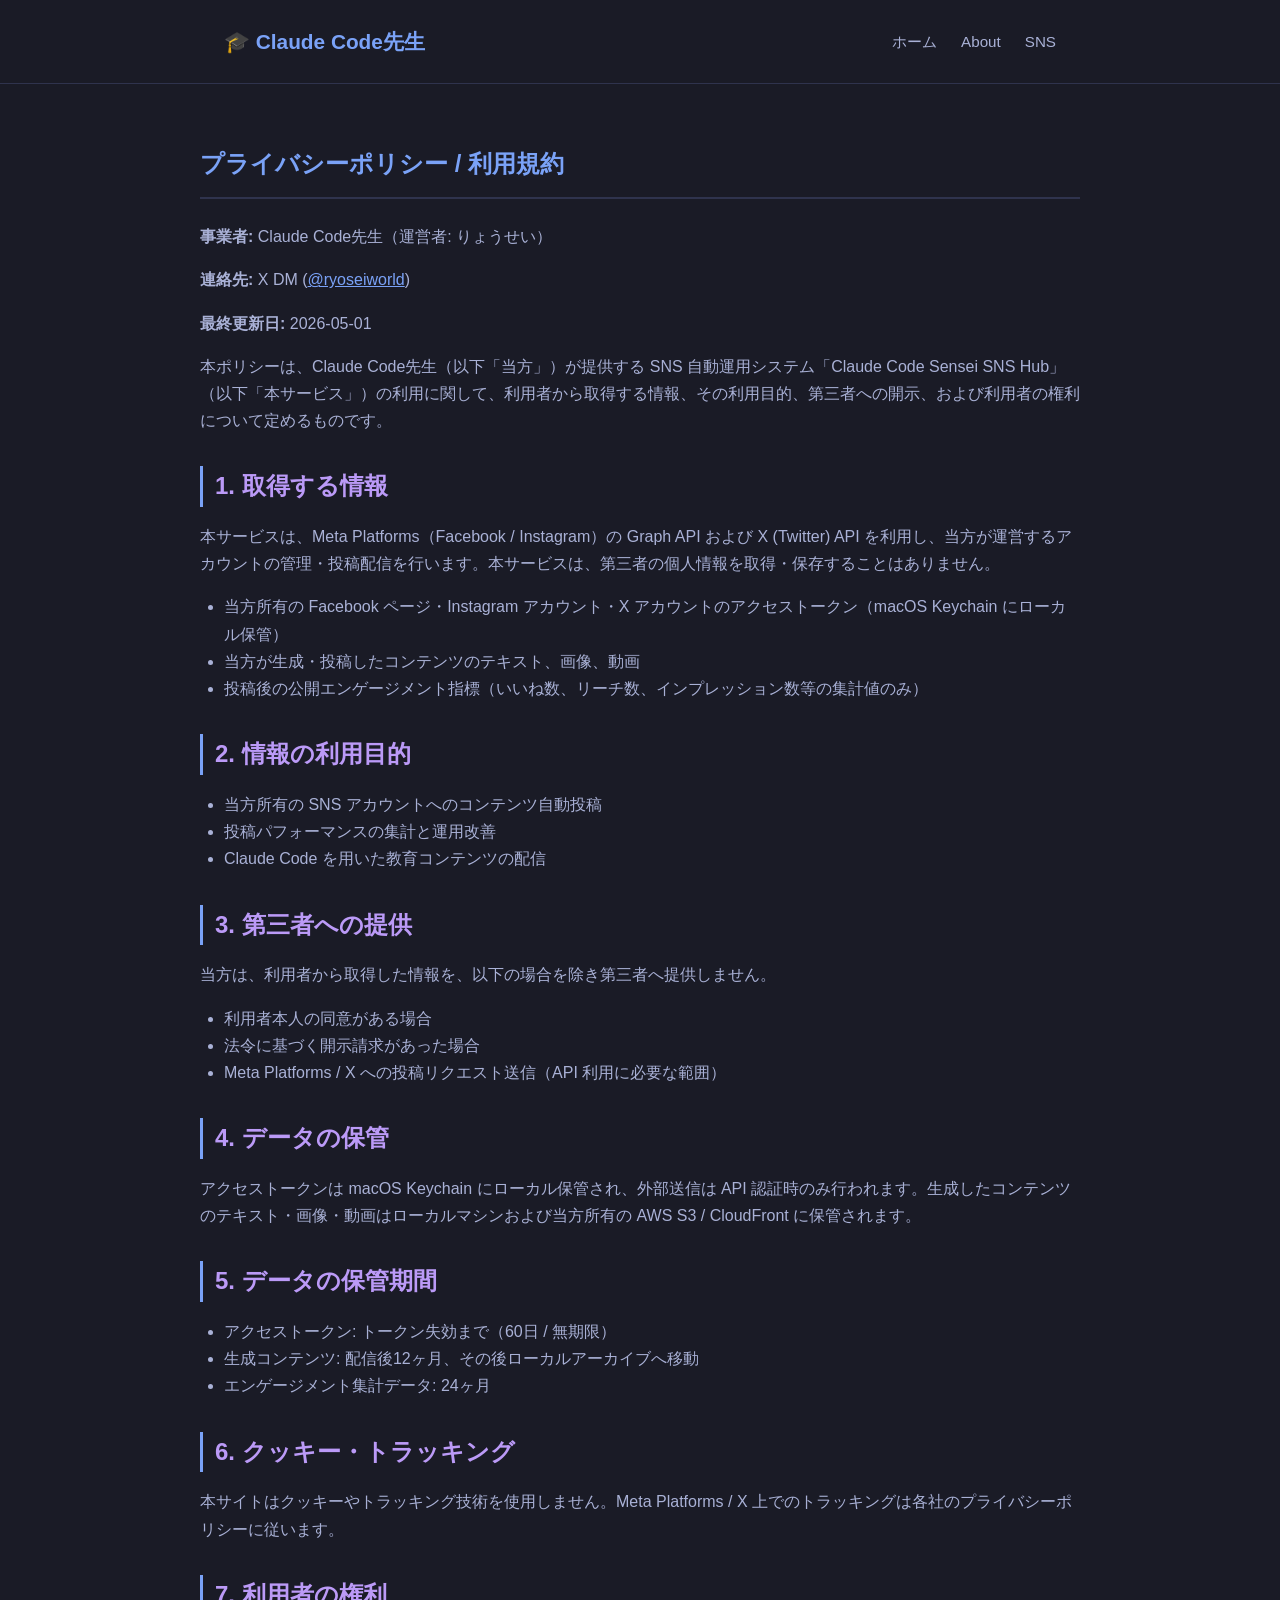
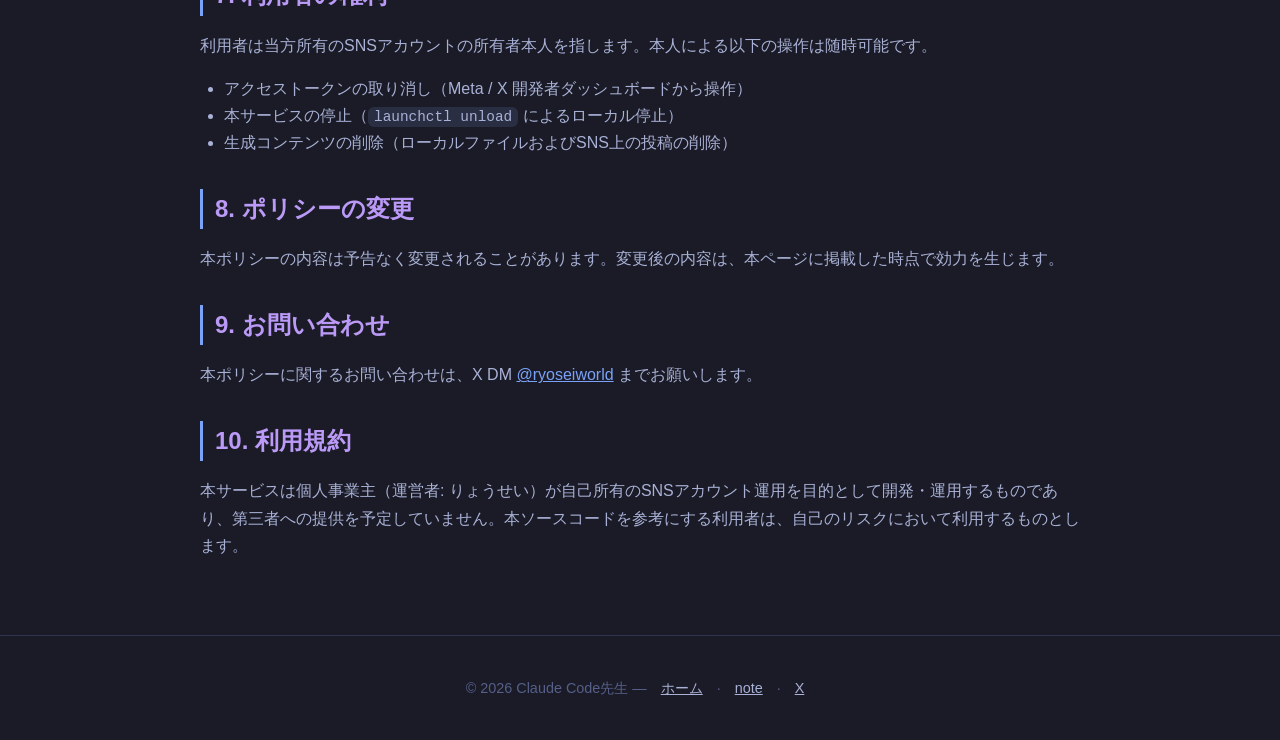
==== privacy/index.html @ 050407f8 "Claude Code先生 公式サイト 初期公開 - LP+Privacy Policy" ====
<!DOCTYPE html>
<html lang="ja">
<head>
<meta charset="UTF-8" />
<meta name="viewport" content="width=device-width, initial-scale=1.0" />
<title>プライバシーポリシー — Claude Code先生</title>
<meta name="description" content="Claude Code先生のSNS自動運用システムに関するプライバシーポリシー。" />
<link rel="stylesheet" href="../assets/style.css" />
</head>
<body>

<header class="site-header">
  <div class="container">
    <a href="../" class="site-logo">🎓 Claude Code先生</a>
    <nav class="site-nav">
      <a href="../">ホーム</a>
      <a href="../#about">About</a>
      <a href="../#sns">SNS</a>
    </nav>
  </div>
</header>

<article class="container" style="padding: 60px 0;">

<h1>プライバシーポリシー / 利用規約</h1>

<p><strong>事業者:</strong> Claude Code先生（運営者: りょうせい）</p>
<p><strong>連絡先:</strong> X DM (<a href="https://x.com/ryoseiworld" target="_blank" rel="noopener">@ryoseiworld</a>)</p>
<p><strong>最終更新日:</strong> 2026-05-01</p>

<p>
本ポリシーは、Claude Code先生（以下「当方」）が提供する SNS 自動運用システム「Claude Code Sensei SNS Hub」（以下「本サービス」）の利用に関して、利用者から取得する情報、その利用目的、第三者への開示、および利用者の権利について定めるものです。
</p>

<h2>1. 取得する情報</h2>
<p>本サービスは、Meta Platforms（Facebook / Instagram）の Graph API および X (Twitter) API を利用し、当方が運営するアカウントの管理・投稿配信を行います。本サービスは、第三者の個人情報を取得・保存することはありません。</p>
<ul>
  <li>当方所有の Facebook ページ・Instagram アカウント・X アカウントのアクセストークン（macOS Keychain にローカル保管）</li>
  <li>当方が生成・投稿したコンテンツのテキスト、画像、動画</li>
  <li>投稿後の公開エンゲージメント指標（いいね数、リーチ数、インプレッション数等の集計値のみ）</li>
</ul>

<h2>2. 情報の利用目的</h2>
<ul>
  <li>当方所有の SNS アカウントへのコンテンツ自動投稿</li>
  <li>投稿パフォーマンスの集計と運用改善</li>
  <li>Claude Code を用いた教育コンテンツの配信</li>
</ul>

<h2>3. 第三者への提供</h2>
<p>当方は、利用者から取得した情報を、以下の場合を除き第三者へ提供しません。</p>
<ul>
  <li>利用者本人の同意がある場合</li>
  <li>法令に基づく開示請求があった場合</li>
  <li>Meta Platforms / X への投稿リクエスト送信（API 利用に必要な範囲）</li>
</ul>

<h2>4. データの保管</h2>
<p>アクセストークンは macOS Keychain にローカル保管され、外部送信は API 認証時のみ行われます。生成したコンテンツのテキスト・画像・動画はローカルマシンおよび当方所有の AWS S3 / CloudFront に保管されます。</p>

<h2>5. データの保管期間</h2>
<ul>
  <li>アクセストークン: トークン失効まで（60日 / 無期限）</li>
  <li>生成コンテンツ: 配信後12ヶ月、その後ローカルアーカイブへ移動</li>
  <li>エンゲージメント集計データ: 24ヶ月</li>
</ul>

<h2>6. クッキー・トラッキング</h2>
<p>本サイトはクッキーやトラッキング技術を使用しません。Meta Platforms / X 上でのトラッキングは各社のプライバシーポリシーに従います。</p>

<h2>7. 利用者の権利</h2>
<p>利用者は当方所有のSNSアカウントの所有者本人を指します。本人による以下の操作は随時可能です。</p>
<ul>
  <li>アクセストークンの取り消し（Meta / X 開発者ダッシュボードから操作）</li>
  <li>本サービスの停止（<code>launchctl unload</code> によるローカル停止）</li>
  <li>生成コンテンツの削除（ローカルファイルおよびSNS上の投稿の削除）</li>
</ul>

<h2>8. ポリシーの変更</h2>
<p>本ポリシーの内容は予告なく変更されることがあります。変更後の内容は、本ページに掲載した時点で効力を生じます。</p>

<h2>9. お問い合わせ</h2>
<p>本ポリシーに関するお問い合わせは、X DM <a href="https://x.com/ryoseiworld" target="_blank" rel="noopener">@ryoseiworld</a> までお願いします。</p>

<h2>10. 利用規約</h2>
<p>本サービスは個人事業主（運営者: りょうせい）が自己所有のSNSアカウント運用を目的として開発・運用するものであり、第三者への提供を予定していません。本ソースコードを参考にする利用者は、自己のリスクにおいて利用するものとします。</p>

</article>

<footer class="site-footer">
  <div class="container">
    &copy; 2026 Claude Code先生 — <a href="../">ホーム</a> · <a href="https://note.com/ryoseiworld" target="_blank" rel="noopener">note</a> · <a href="https://x.com/ryoseiworld" target="_blank" rel="noopener">X</a>
  </div>
</footer>

</body>
</html>
---- assets/style.css ----
/* Claude Code先生 公式サイト 共通スタイル */

* { margin: 0; padding: 0; box-sizing: border-box; }

:root {
  --bg-base: #1a1b26;
  --bg-card: #24283b;
  --bg-elevated: #2a2e42;
  --border: #2f334d;
  --accent: #7aa2f7;
  --accent-2: #bb9af7;
  --accent-3: #9ece6a;
  --text: #c0caf5;
  --text-dim: #a9b1d6;
  --text-faint: #565f89;
}

html { scroll-behavior: smooth; }

body {
  font-family: -apple-system, BlinkMacSystemFont, "Hiragino Sans", "Yu Gothic", sans-serif;
  background: var(--bg-base);
  color: var(--text);
  line-height: 1.7;
  min-height: 100vh;
}

.container {
  max-width: 880px;
  margin: 0 auto;
  padding: 0 24px;
}

/* Header */
.site-header {
  padding: 24px 0;
  border-bottom: 1px solid var(--border);
}
.site-header .container {
  display: flex;
  justify-content: space-between;
  align-items: center;
  flex-wrap: wrap;
  gap: 12px;
}
.site-logo {
  font-size: 1.3em;
  font-weight: 700;
  color: var(--accent);
  text-decoration: none;
}
.site-nav {
  display: flex;
  gap: 24px;
  font-size: 0.95em;
}
.site-nav a {
  color: var(--text-dim);
  text-decoration: none;
}
.site-nav a:hover { color: var(--accent); }

/* Hero */
.hero {
  padding: 80px 0 60px;
  text-align: center;
}
.hero h1 {
  font-size: 2.6em;
  font-weight: 800;
  background: linear-gradient(135deg, var(--accent), var(--accent-2));
  -webkit-background-clip: text;
  -webkit-text-fill-color: transparent;
  margin-bottom: 16px;
  line-height: 1.2;
}
.hero .lead {
  font-size: 1.2em;
  color: var(--text-dim);
  margin-bottom: 32px;
}
.hero .cta-row {
  display: flex;
  gap: 14px;
  justify-content: center;
  flex-wrap: wrap;
}
.btn {
  display: inline-block;
  padding: 12px 24px;
  border-radius: 8px;
  font-weight: 600;
  text-decoration: none;
  transition: transform 0.15s, opacity 0.15s;
}
.btn:hover { transform: translateY(-2px); opacity: 0.92; }
.btn-primary {
  background: var(--accent);
  color: var(--bg-base);
}
.btn-secondary {
  background: var(--bg-elevated);
  color: var(--text);
  border: 1px solid var(--border);
}

/* Section */
section {
  padding: 60px 0;
  border-top: 1px solid var(--border);
}
section h2 {
  font-size: 1.8em;
  margin-bottom: 32px;
  color: var(--accent);
  text-align: center;
}
section h2::before {
  content: "## ";
  color: var(--text-faint);
}

/* Cards */
.card-grid {
  display: grid;
  grid-template-columns: repeat(auto-fit, minmax(240px, 1fr));
  gap: 20px;
}
.card {
  background: var(--bg-card);
  border: 1px solid var(--border);
  border-radius: 12px;
  padding: 24px;
}
.card h3 {
  color: var(--accent-2);
  font-size: 1.1em;
  margin-bottom: 12px;
}
.card p {
  color: var(--text-dim);
  font-size: 0.95em;
}

/* Schedule List */
.schedule {
  display: grid;
  gap: 12px;
  max-width: 540px;
  margin: 0 auto;
}
.schedule-row {
  display: flex;
  justify-content: space-between;
  padding: 16px 20px;
  background: var(--bg-card);
  border-radius: 8px;
  border-left: 3px solid var(--accent);
}
.schedule-row .time {
  color: var(--accent);
  font-weight: 700;
  font-family: "SF Mono", Menlo, monospace;
}
.schedule-row .label {
  color: var(--text);
}

/* Code block */
pre, code {
  font-family: "SF Mono", Menlo, monospace;
  background: var(--bg-elevated);
  border-radius: 6px;
}
code { padding: 2px 6px; font-size: 0.9em; }
pre {
  padding: 18px 20px;
  overflow-x: auto;
  border: 1px solid var(--border);
  font-size: 0.9em;
  line-height: 1.6;
}

/* Social row */
.social-row {
  display: flex;
  gap: 16px;
  justify-content: center;
  flex-wrap: wrap;
  margin-top: 16px;
}
.social-row a {
  padding: 12px 18px;
  background: var(--bg-card);
  border-radius: 8px;
  color: var(--text);
  text-decoration: none;
  border: 1px solid var(--border);
  font-size: 0.9em;
}
.social-row a:hover {
  border-color: var(--accent);
  color: var(--accent);
}
.social-row .pending {
  color: var(--text-faint);
  font-size: 0.85em;
}

/* Footer */
.site-footer {
  padding: 40px 0;
  border-top: 1px solid var(--border);
  text-align: center;
  color: var(--text-faint);
  font-size: 0.9em;
}
.site-footer a { color: var(--text-dim); margin: 0 10px; }

/* Privacy / Article styles */
article h1 {
  color: var(--accent);
  border-bottom: 2px solid var(--border);
  padding-bottom: 12px;
  margin-bottom: 24px;
}
article h2 {
  color: var(--accent-2);
  margin: 32px 0 16px;
  border-left: 3px solid var(--accent);
  padding-left: 12px;
}
article p, article ul { margin-bottom: 16px; color: var(--text-dim); }
article ul { padding-left: 24px; }
article a { color: var(--accent); }

/* Responsive */
@media (max-width: 600px) {
  .hero h1 { font-size: 2em; }
  .hero .lead { font-size: 1.05em; }
  section { padding: 40px 0; }
  .site-nav { gap: 14px; font-size: 0.85em; }
}
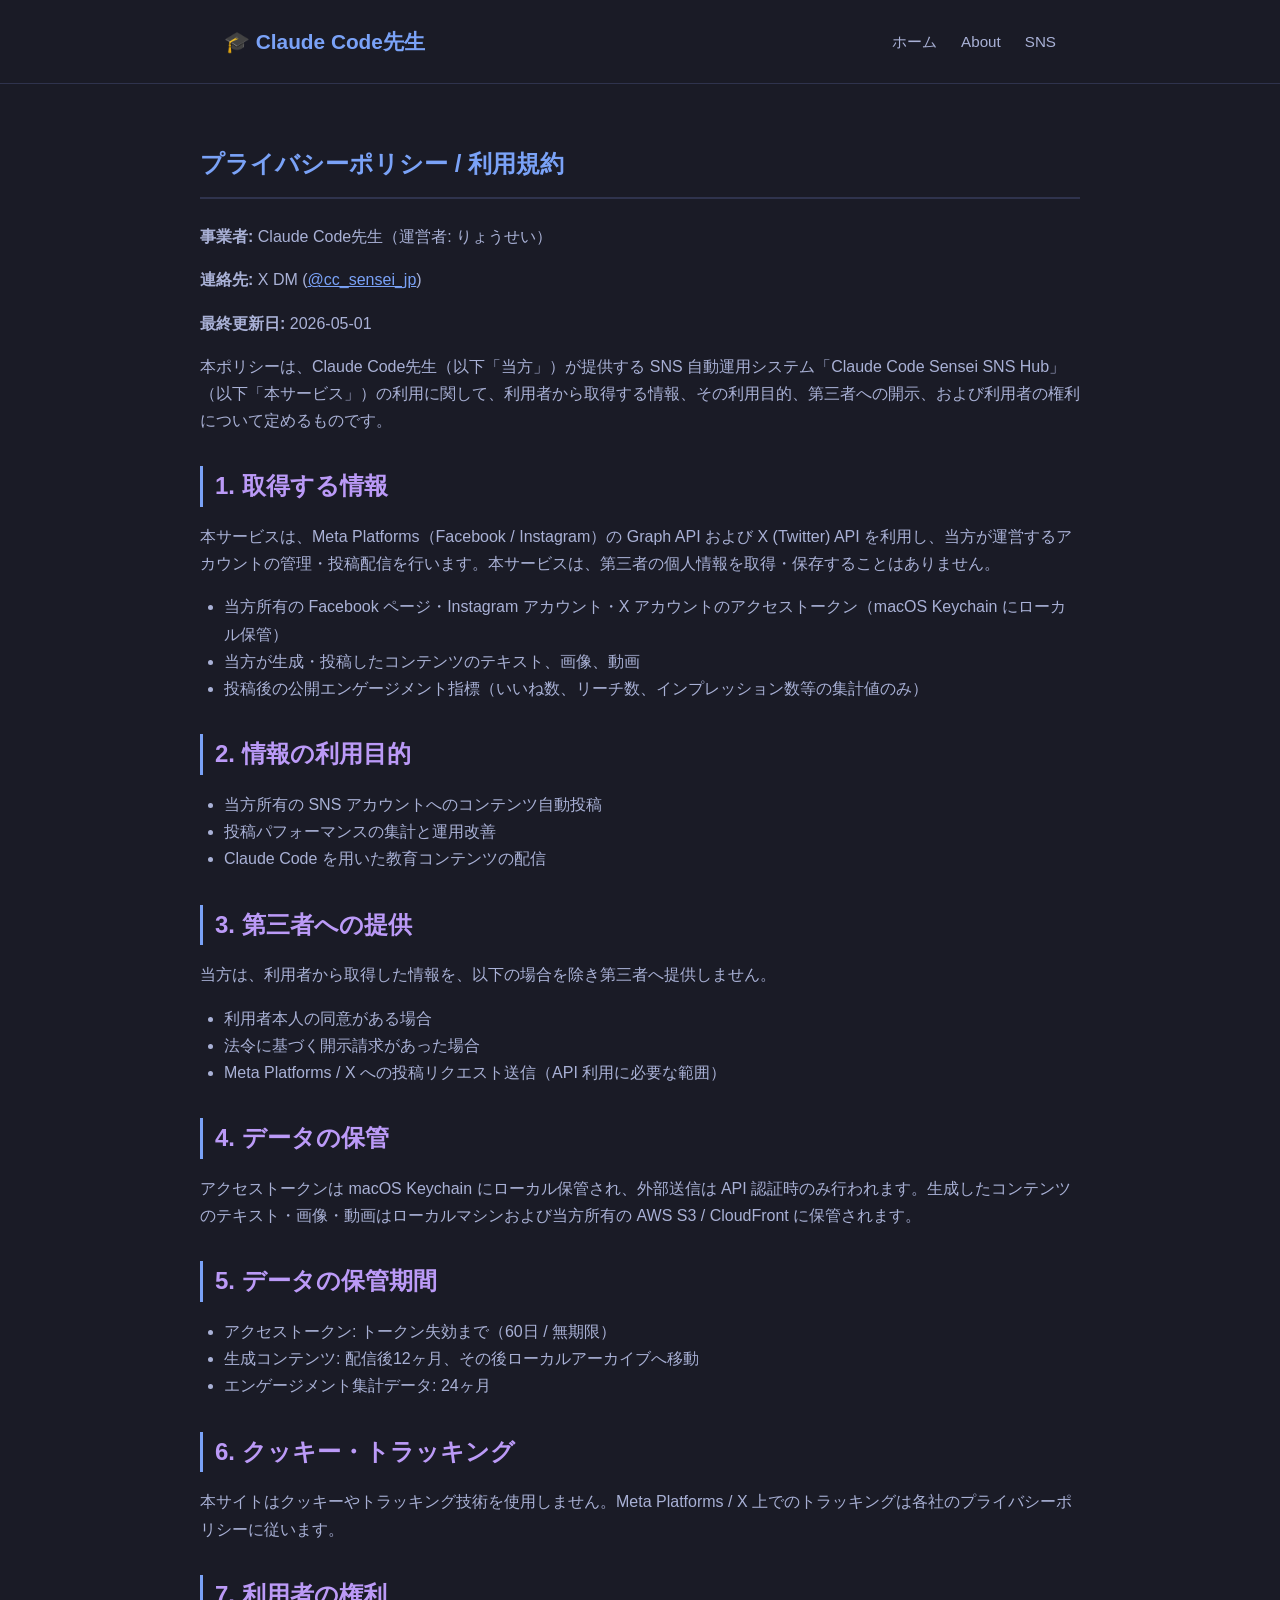
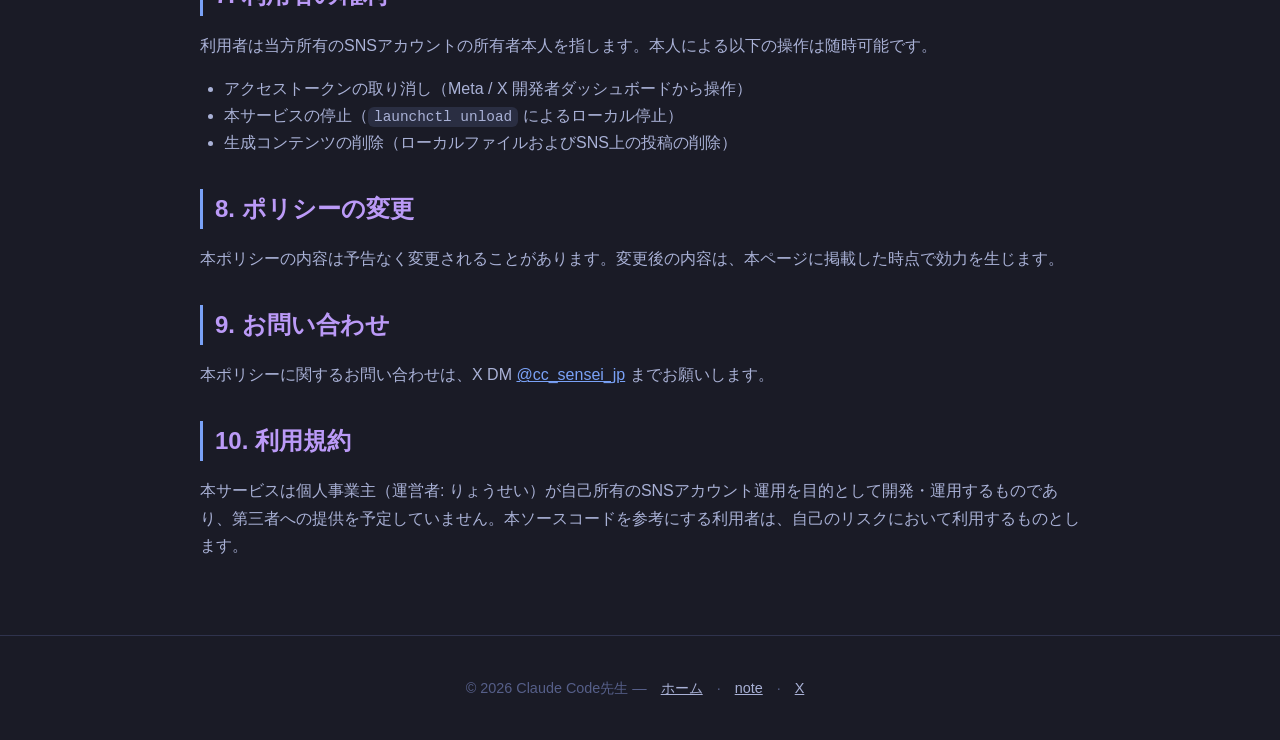
==== commit 7e92f66c: "Update X handle to @cc_sensei_jp (unified brand handle)" ====
--- a/privacy/index.html
+++ b/privacy/index.html
@@ -25,7 +25,7 @@
 <h1>プライバシーポリシー / 利用規約</h1>
 
 <p><strong>事業者:</strong> Claude Code先生（運営者: りょうせい）</p>
-<p><strong>連絡先:</strong> X DM (<a href="https://x.com/ryoseiworld" target="_blank" rel="noopener">@ryoseiworld</a>)</p>
+<p><strong>連絡先:</strong> X DM (<a href="https://x.com/cc_sensei_jp" target="_blank" rel="noopener">@cc_sensei_jp</a>)</p>
 <p><strong>最終更新日:</strong> 2026-05-01</p>
 
 <p>
@@ -80,7 +80,7 @@
 <p>本ポリシーの内容は予告なく変更されることがあります。変更後の内容は、本ページに掲載した時点で効力を生じます。</p>
 
 <h2>9. お問い合わせ</h2>
-<p>本ポリシーに関するお問い合わせは、X DM <a href="https://x.com/ryoseiworld" target="_blank" rel="noopener">@ryoseiworld</a> までお願いします。</p>
+<p>本ポリシーに関するお問い合わせは、X DM <a href="https://x.com/cc_sensei_jp" target="_blank" rel="noopener">@cc_sensei_jp</a> までお願いします。</p>
 
 <h2>10. 利用規約</h2>
 <p>本サービスは個人事業主（運営者: りょうせい）が自己所有のSNSアカウント運用を目的として開発・運用するものであり、第三者への提供を予定していません。本ソースコードを参考にする利用者は、自己のリスクにおいて利用するものとします。</p>
@@ -89,7 +89,7 @@
 
 <footer class="site-footer">
   <div class="container">
-    &copy; 2026 Claude Code先生 — <a href="../">ホーム</a> · <a href="https://note.com/ryoseiworld" target="_blank" rel="noopener">note</a> · <a href="https://x.com/ryoseiworld" target="_blank" rel="noopener">X</a>
+    &copy; 2026 Claude Code先生 — <a href="../">ホーム</a> · <a href="https://note.com/ryoseiworld" target="_blank" rel="noopener">note</a> · <a href="https://x.com/cc_sensei_jp" target="_blank" rel="noopener">X</a>
   </div>
 </footer>
 
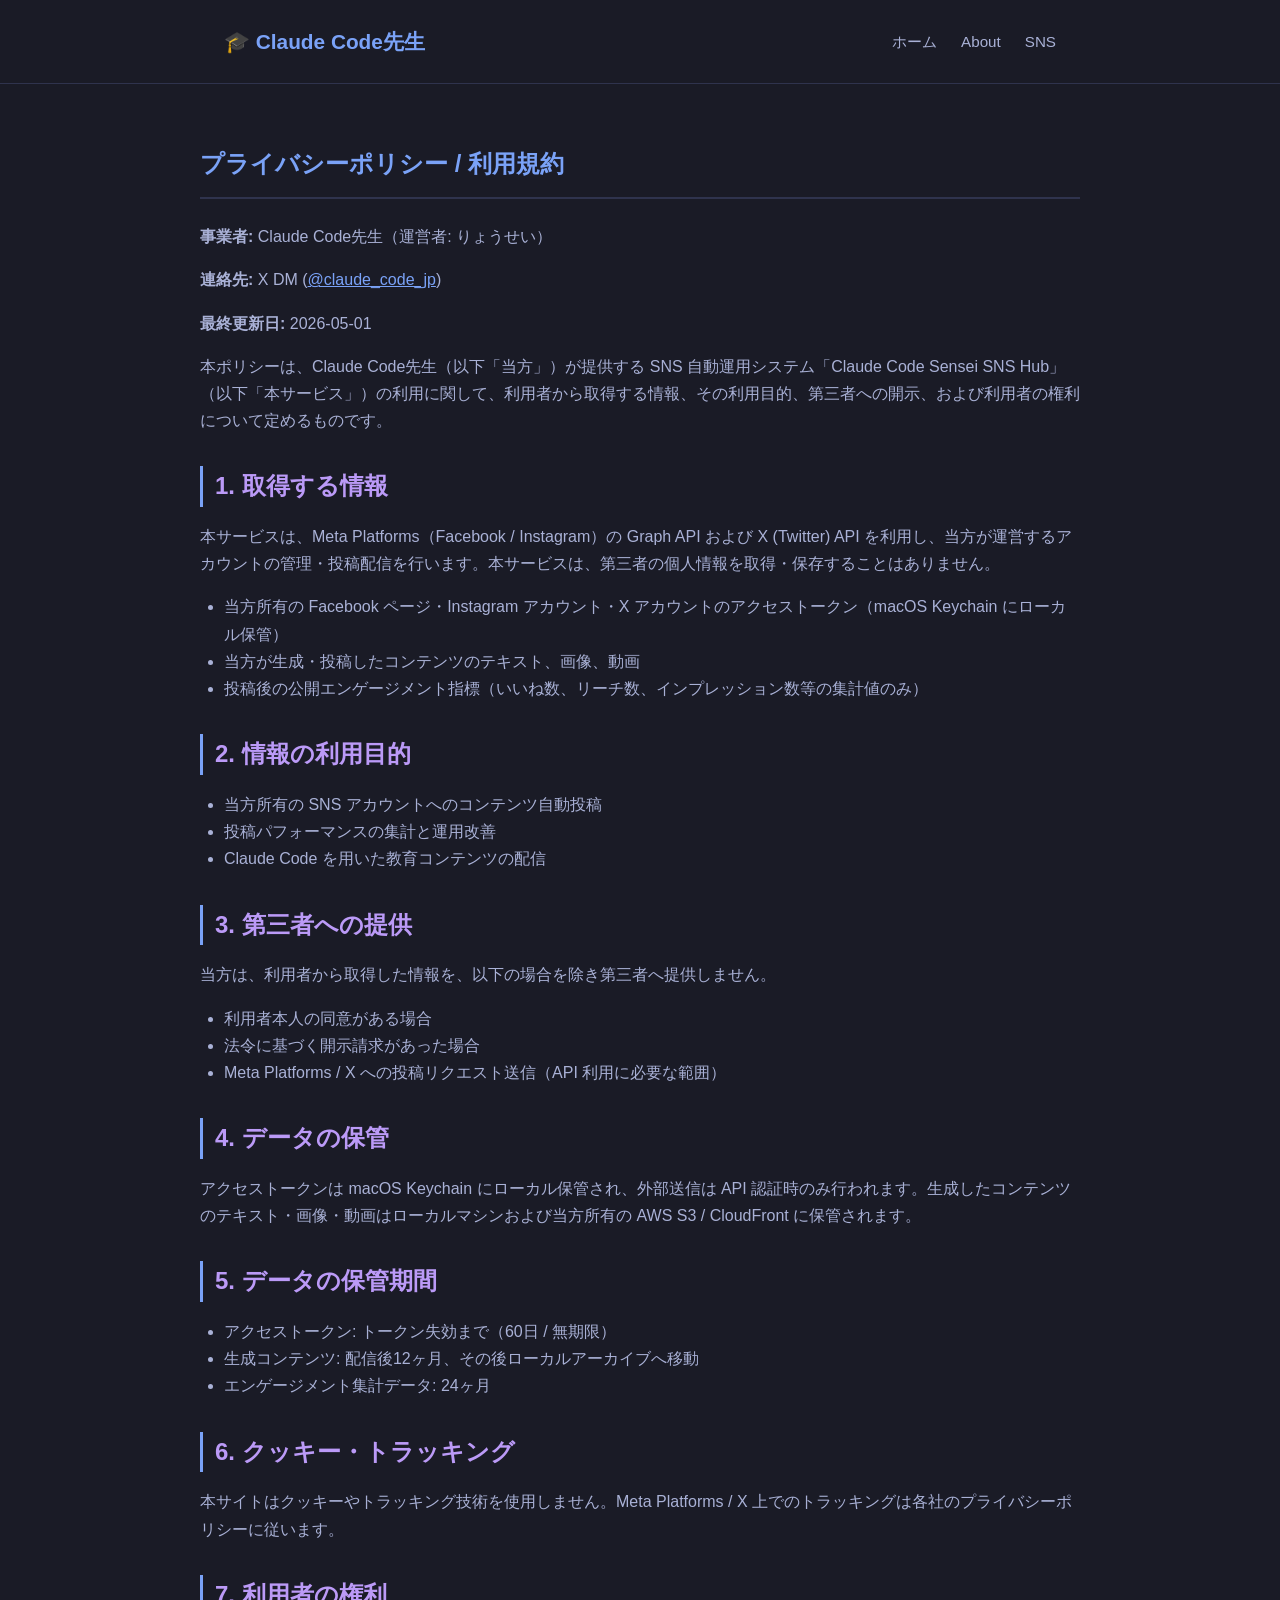
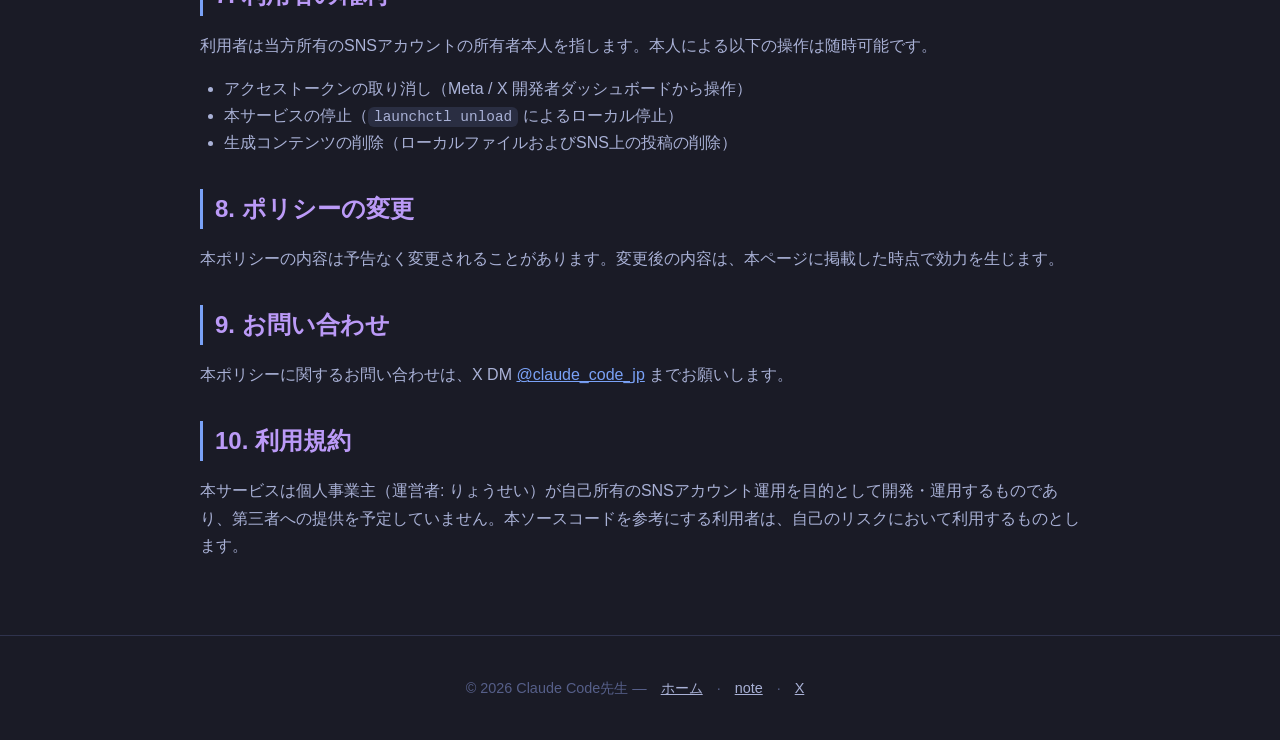
==== commit 8c2ae245: "Rebrand X handle: cc_sensei_jp -> claude_code_jp (include 'Claude' per user request)" ====
--- a/privacy/index.html
+++ b/privacy/index.html
@@ -25,7 +25,7 @@
 <h1>プライバシーポリシー / 利用規約</h1>
 
 <p><strong>事業者:</strong> Claude Code先生（運営者: りょうせい）</p>
-<p><strong>連絡先:</strong> X DM (<a href="https://x.com/cc_sensei_jp" target="_blank" rel="noopener">@cc_sensei_jp</a>)</p>
+<p><strong>連絡先:</strong> X DM (<a href="https://x.com/claude_code_jp" target="_blank" rel="noopener">@claude_code_jp</a>)</p>
 <p><strong>最終更新日:</strong> 2026-05-01</p>
 
 <p>
@@ -80,7 +80,7 @@
 <p>本ポリシーの内容は予告なく変更されることがあります。変更後の内容は、本ページに掲載した時点で効力を生じます。</p>
 
 <h2>9. お問い合わせ</h2>
-<p>本ポリシーに関するお問い合わせは、X DM <a href="https://x.com/cc_sensei_jp" target="_blank" rel="noopener">@cc_sensei_jp</a> までお願いします。</p>
+<p>本ポリシーに関するお問い合わせは、X DM <a href="https://x.com/claude_code_jp" target="_blank" rel="noopener">@claude_code_jp</a> までお願いします。</p>
 
 <h2>10. 利用規約</h2>
 <p>本サービスは個人事業主（運営者: りょうせい）が自己所有のSNSアカウント運用を目的として開発・運用するものであり、第三者への提供を予定していません。本ソースコードを参考にする利用者は、自己のリスクにおいて利用するものとします。</p>
@@ -89,7 +89,7 @@
 
 <footer class="site-footer">
   <div class="container">
-    &copy; 2026 Claude Code先生 — <a href="../">ホーム</a> · <a href="https://note.com/ryoseiworld" target="_blank" rel="noopener">note</a> · <a href="https://x.com/cc_sensei_jp" target="_blank" rel="noopener">X</a>
+    &copy; 2026 Claude Code先生 — <a href="../">ホーム</a> · <a href="https://note.com/ryoseiworld" target="_blank" rel="noopener">note</a> · <a href="https://x.com/claude_code_jp" target="_blank" rel="noopener">X</a>
   </div>
 </footer>
 
